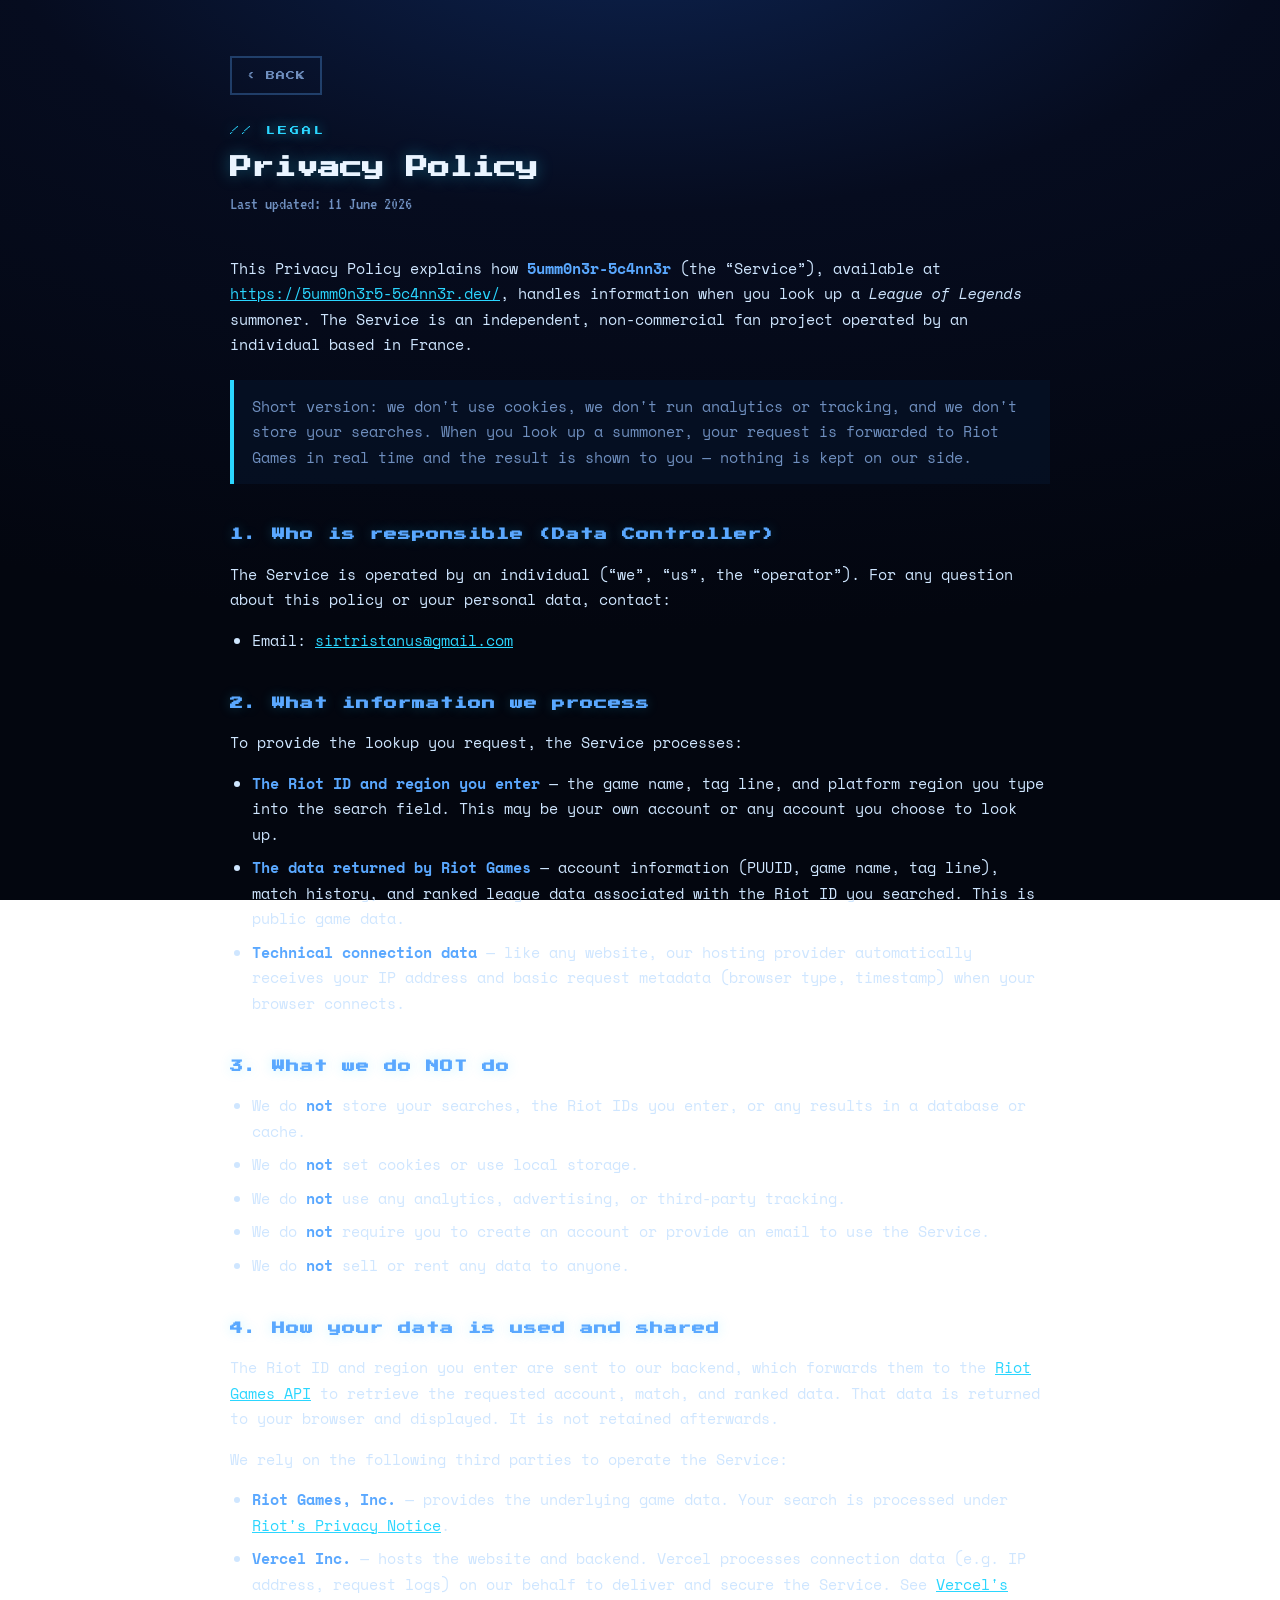
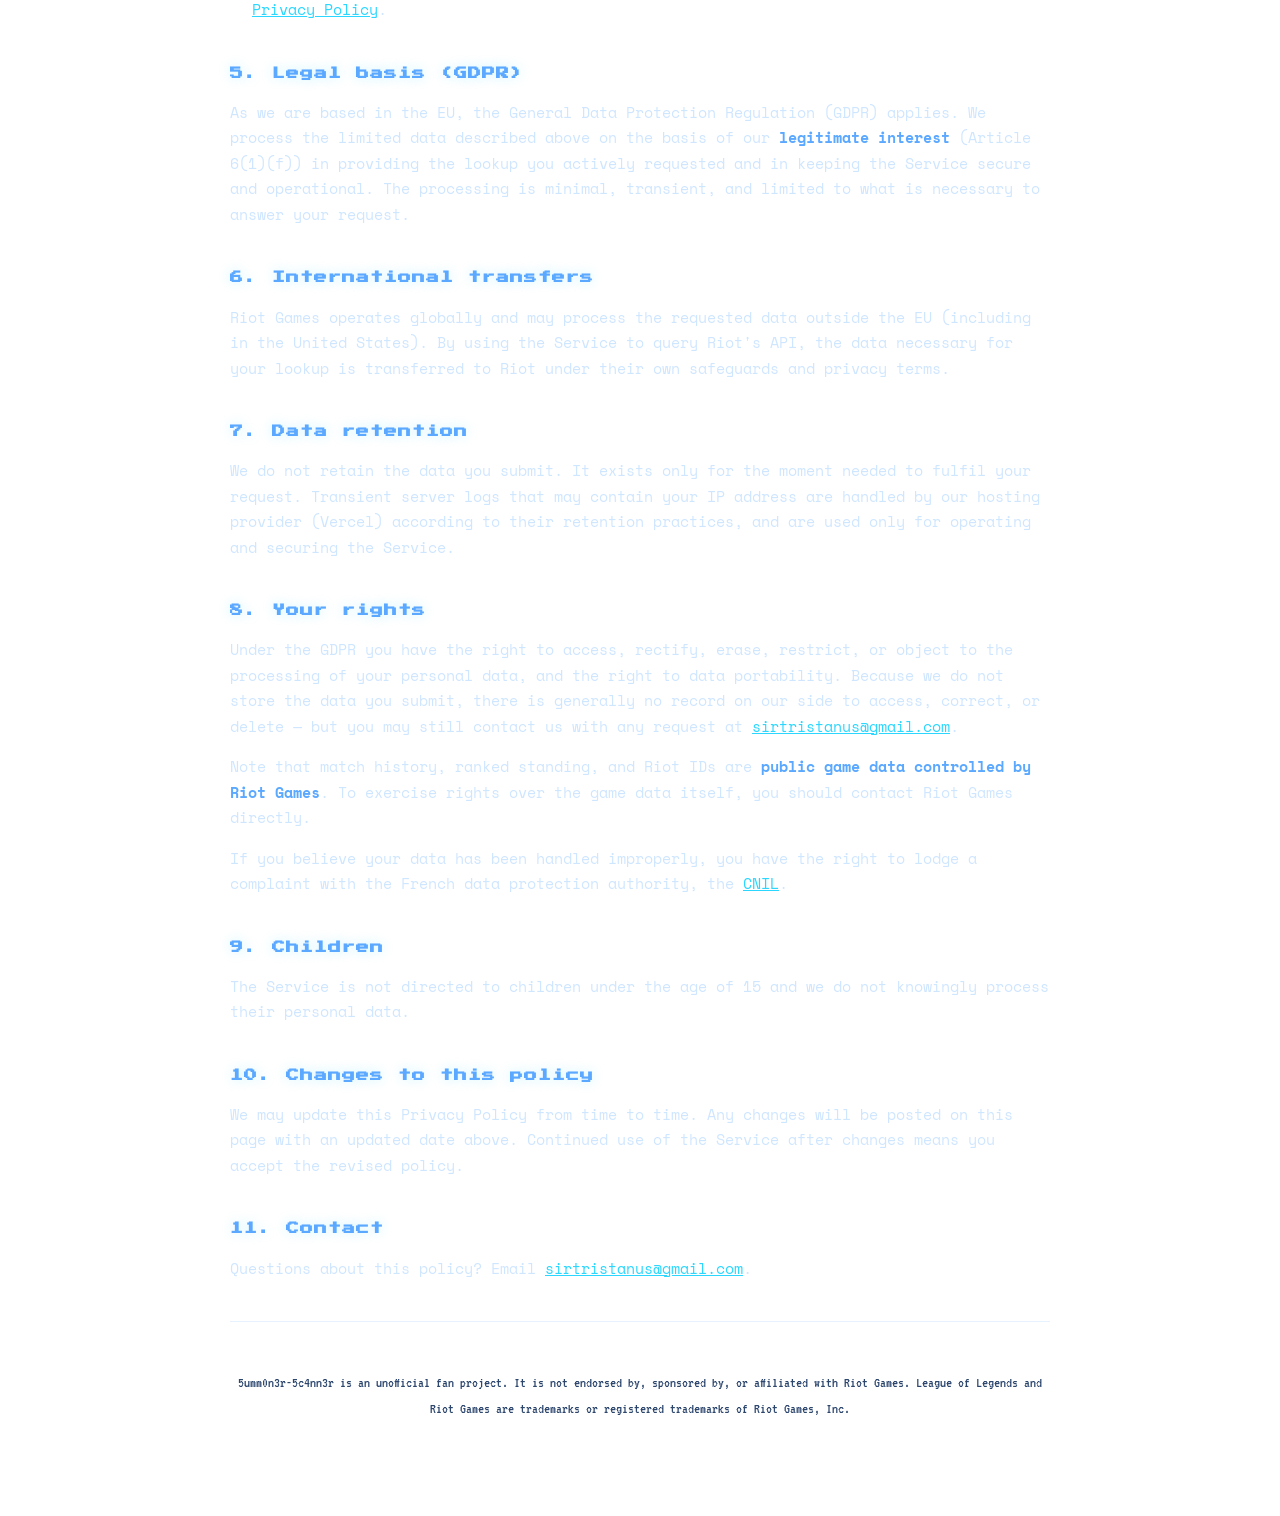
==== privacy.html @ 9b1b202c "feature: added tos and privacy pages" ====
<!DOCTYPE html>
<html lang="en">
<head>
<meta charset="UTF-8" />
<meta name="viewport" content="width=device-width, initial-scale=1.0" />
<title>Privacy Policy · 5umm0n3r-5c4nn3r</title>
<link rel="preconnect" href="https://fonts.googleapis.com" />
<link rel="preconnect" href="https://fonts.gstatic.com" crossorigin />
<link href="https://fonts.googleapis.com/css2?family=Press+Start+2P&family=Space+Mono:wght@400;700&family=VT323&display=swap" rel="stylesheet" />
<style>
  :root {
    --bg-0: #03060f;
    --bg-1: #060c1f;
    --cyan: #2bd6ff;
    --cyan-deep: #0a93c8;
    --blue-bright: #5aa8ff;
    --ink: #cfe6ff;
    --ink-dim: #6f8fbf;
  }
  * { box-sizing: border-box; }
  html, body {
    margin: 0;
    padding: 0;
    min-height: 100%;
    background:
      radial-gradient(120% 80% at 50% -10%, #0d2350 0%, var(--bg-1) 42%, var(--bg-0) 100%) fixed;
    color: var(--ink);
    font-family: "Space Mono", monospace;
    font-size: 15px;
    line-height: 1.7;
  }
  .wrap { width: min(820px, 92vw); margin: 0 auto; padding: 56px 0 80px; }

  .back {
    display: inline-block;
    margin-bottom: 28px;
    font-family: "Press Start 2P", monospace;
    font-size: 9px;
    letter-spacing: 1px;
    color: var(--ink-dim);
    text-decoration: none;
    border: 2px solid rgba(91, 168, 255, 0.30);
    padding: 10px 14px;
    transition: color .15s ease, border-color .15s ease, box-shadow .2s ease;
  }
  .back:hover { color: var(--cyan); border-color: var(--cyan); box-shadow: 0 0 16px rgba(43,214,255,0.25); }

  .eyebrow {
    font-family: "Press Start 2P", monospace;
    font-size: 9px;
    letter-spacing: 3px;
    color: var(--cyan);
    text-shadow: 0 0 12px rgba(43, 214, 255, 0.6);
    margin-bottom: 14px;
  }
  h1 {
    font-family: "Press Start 2P", monospace;
    font-size: 22px;
    line-height: 1.4;
    margin: 0 0 6px;
    color: #eaf4ff;
    text-shadow: 0 0 16px rgba(43, 214, 255, 0.35);
  }
  .updated {
    font-family: "VT323", monospace;
    font-size: 18px;
    color: var(--ink-dim);
    margin-bottom: 36px;
  }
  h2 {
    font-family: "Press Start 2P", monospace;
    font-size: 13px;
    letter-spacing: 1px;
    color: var(--blue-bright);
    margin: 40px 0 14px;
    text-shadow: 0 0 12px rgba(43, 214, 255, 0.25);
  }
  p, li { color: var(--ink); }
  a { color: var(--cyan); }
  b { color: var(--blue-bright); font-weight: 700; }
  ul { padding-left: 22px; }
  li { margin-bottom: 8px; }
  .note {
    border-left: 4px solid var(--cyan);
    background: rgba(7, 20, 44, 0.55);
    padding: 14px 18px;
    margin: 22px 0;
    color: var(--ink-dim);
  }
  hr { border: 0; border-top: 1px solid rgba(91,168,255,0.15); margin: 40px 0; }
  .foot {
    font-family: "VT323", monospace;
    font-size: 15px;
    color: #2c466e;
    margin-top: 48px;
    text-align: center;
  }
</style>
</head>
<body>
  <div class="wrap">
    <a class="back" href="index.html">&lsaquo; BACK</a>

    <div class="eyebrow">// LEGAL</div>
    <h1>Privacy Policy</h1>
    <div class="updated">Last updated: 11 June 2026</div>

    <p>
      This Privacy Policy explains how <b>5umm0n3r-5c4nn3r</b> (the “Service”), available at
      <a href="https://5umm0n3r5-5c4nn3r.dev/">https://5umm0n3r5-5c4nn3r.dev/</a>, handles information
      when you look up a <i>League of Legends</i> summoner. The Service is an independent, non-commercial
      fan project operated by an individual based in France.
    </p>

    <div class="note">
      Short version: we don't use cookies, we don't run analytics or tracking, and we don't store your
      searches. When you look up a summoner, your request is forwarded to Riot Games in real time and the
      result is shown to you — nothing is kept on our side.
    </div>

    <h2>1. Who is responsible (Data Controller)</h2>
    <p>
      The Service is operated by an individual (“we”, “us”, the “operator”). For any question about this
      policy or your personal data, contact:
    </p>
    <ul>
      <li>Email: <a href="mailto:sirtristanus@gmail.com">sirtristanus@gmail.com</a></li>
    </ul>

    <h2>2. What information we process</h2>
    <p>To provide the lookup you request, the Service processes:</p>
    <ul>
      <li>
        <b>The Riot ID and region you enter</b> — the game name, tag line, and platform region you type
        into the search field. This may be your own account or any account you choose to look up.
      </li>
      <li>
        <b>The data returned by Riot Games</b> — account information (PUUID, game name, tag line), match
        history, and ranked league data associated with the Riot ID you searched. This is public game data.
      </li>
      <li>
        <b>Technical connection data</b> — like any website, our hosting provider automatically receives
        your IP address and basic request metadata (browser type, timestamp) when your browser connects.
      </li>
    </ul>

    <h2>3. What we do NOT do</h2>
    <ul>
      <li>We do <b>not</b> store your searches, the Riot IDs you enter, or any results in a database or cache.</li>
      <li>We do <b>not</b> set cookies or use local storage.</li>
      <li>We do <b>not</b> use any analytics, advertising, or third-party tracking.</li>
      <li>We do <b>not</b> require you to create an account or provide an email to use the Service.</li>
      <li>We do <b>not</b> sell or rent any data to anyone.</li>
    </ul>

    <h2>4. How your data is used and shared</h2>
    <p>
      The Riot ID and region you enter are sent to our backend, which forwards them to the
      <a href="https://developer.riotgames.com/" target="_blank" rel="noopener">Riot Games API</a> to retrieve
      the requested account, match, and ranked data. That data is returned to your browser and displayed.
      It is not retained afterwards.
    </p>
    <p>We rely on the following third parties to operate the Service:</p>
    <ul>
      <li>
        <b>Riot Games, Inc.</b> — provides the underlying game data. Your search is processed under
        <a href="https://www.riotgames.com/en/privacy-notice" target="_blank" rel="noopener">Riot's Privacy Notice</a>.
      </li>
      <li>
        <b>Vercel Inc.</b> — hosts the website and backend. Vercel processes connection data (e.g. IP
        address, request logs) on our behalf to deliver and secure the Service. See
        <a href="https://vercel.com/legal/privacy-policy" target="_blank" rel="noopener">Vercel's Privacy Policy</a>.
      </li>
    </ul>

    <h2>5. Legal basis (GDPR)</h2>
    <p>
      As we are based in the EU, the General Data Protection Regulation (GDPR) applies. We process the
      limited data described above on the basis of our <b>legitimate interest</b> (Article 6(1)(f)) in
      providing the lookup you actively requested and in keeping the Service secure and operational. The
      processing is minimal, transient, and limited to what is necessary to answer your request.
    </p>

    <h2>6. International transfers</h2>
    <p>
      Riot Games operates globally and may process the requested data outside the EU (including in the
      United States). By using the Service to query Riot's API, the data necessary for your lookup is
      transferred to Riot under their own safeguards and privacy terms.
    </p>

    <h2>7. Data retention</h2>
    <p>
      We do not retain the data you submit. It exists only for the moment needed to fulfil your request.
      Transient server logs that may contain your IP address are handled by our hosting provider (Vercel)
      according to their retention practices, and are used only for operating and securing the Service.
    </p>

    <h2>8. Your rights</h2>
    <p>
      Under the GDPR you have the right to access, rectify, erase, restrict, or object to the processing of
      your personal data, and the right to data portability. Because we do not store the data you submit,
      there is generally no record on our side to access, correct, or delete — but you may still contact us
      with any request at <a href="mailto:sirtristanus@gmail.com">sirtristanus@gmail.com</a>.
    </p>
    <p>
      Note that match history, ranked standing, and Riot IDs are <b>public game data controlled by Riot
      Games</b>. To exercise rights over the game data itself, you should contact Riot Games directly.
    </p>
    <p>
      If you believe your data has been handled improperly, you have the right to lodge a complaint with the
      French data protection authority, the
      <a href="https://www.cnil.fr/" target="_blank" rel="noopener">CNIL</a>.
    </p>

    <h2>9. Children</h2>
    <p>
      The Service is not directed to children under the age of 15 and we do not knowingly process their
      personal data.
    </p>

    <h2>10. Changes to this policy</h2>
    <p>
      We may update this Privacy Policy from time to time. Any changes will be posted on this page with an
      updated date above. Continued use of the Service after changes means you accept the revised policy.
    </p>

    <h2>11. Contact</h2>
    <p>Questions about this policy? Email <a href="mailto:sirtristanus@gmail.com">sirtristanus@gmail.com</a>.</p>

    <hr />
    <p class="foot">
      5umm0n3r-5c4nn3r is an unofficial fan project. It is not endorsed by, sponsored by, or affiliated with
      Riot Games. League of Legends and Riot Games are trademarks or registered trademarks of Riot Games, Inc.
    </p>
  </div>
</body>
</html>
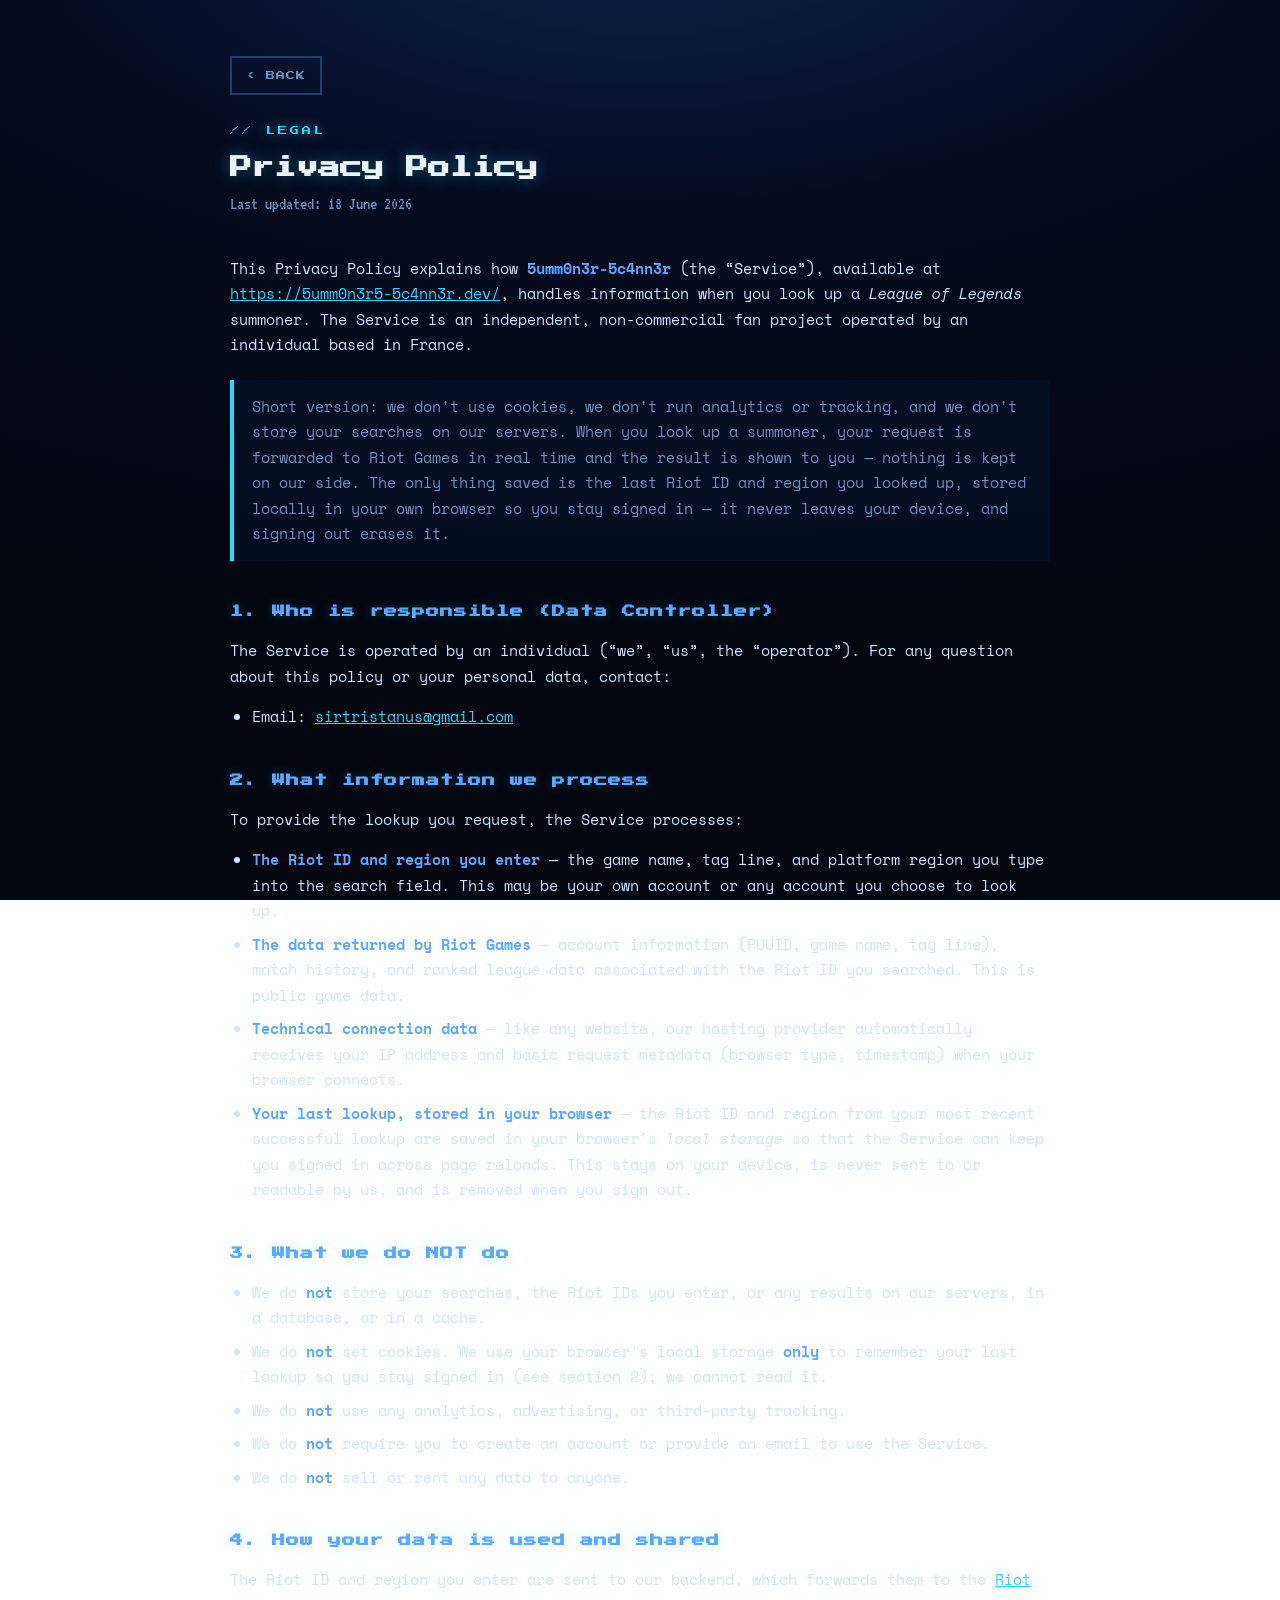
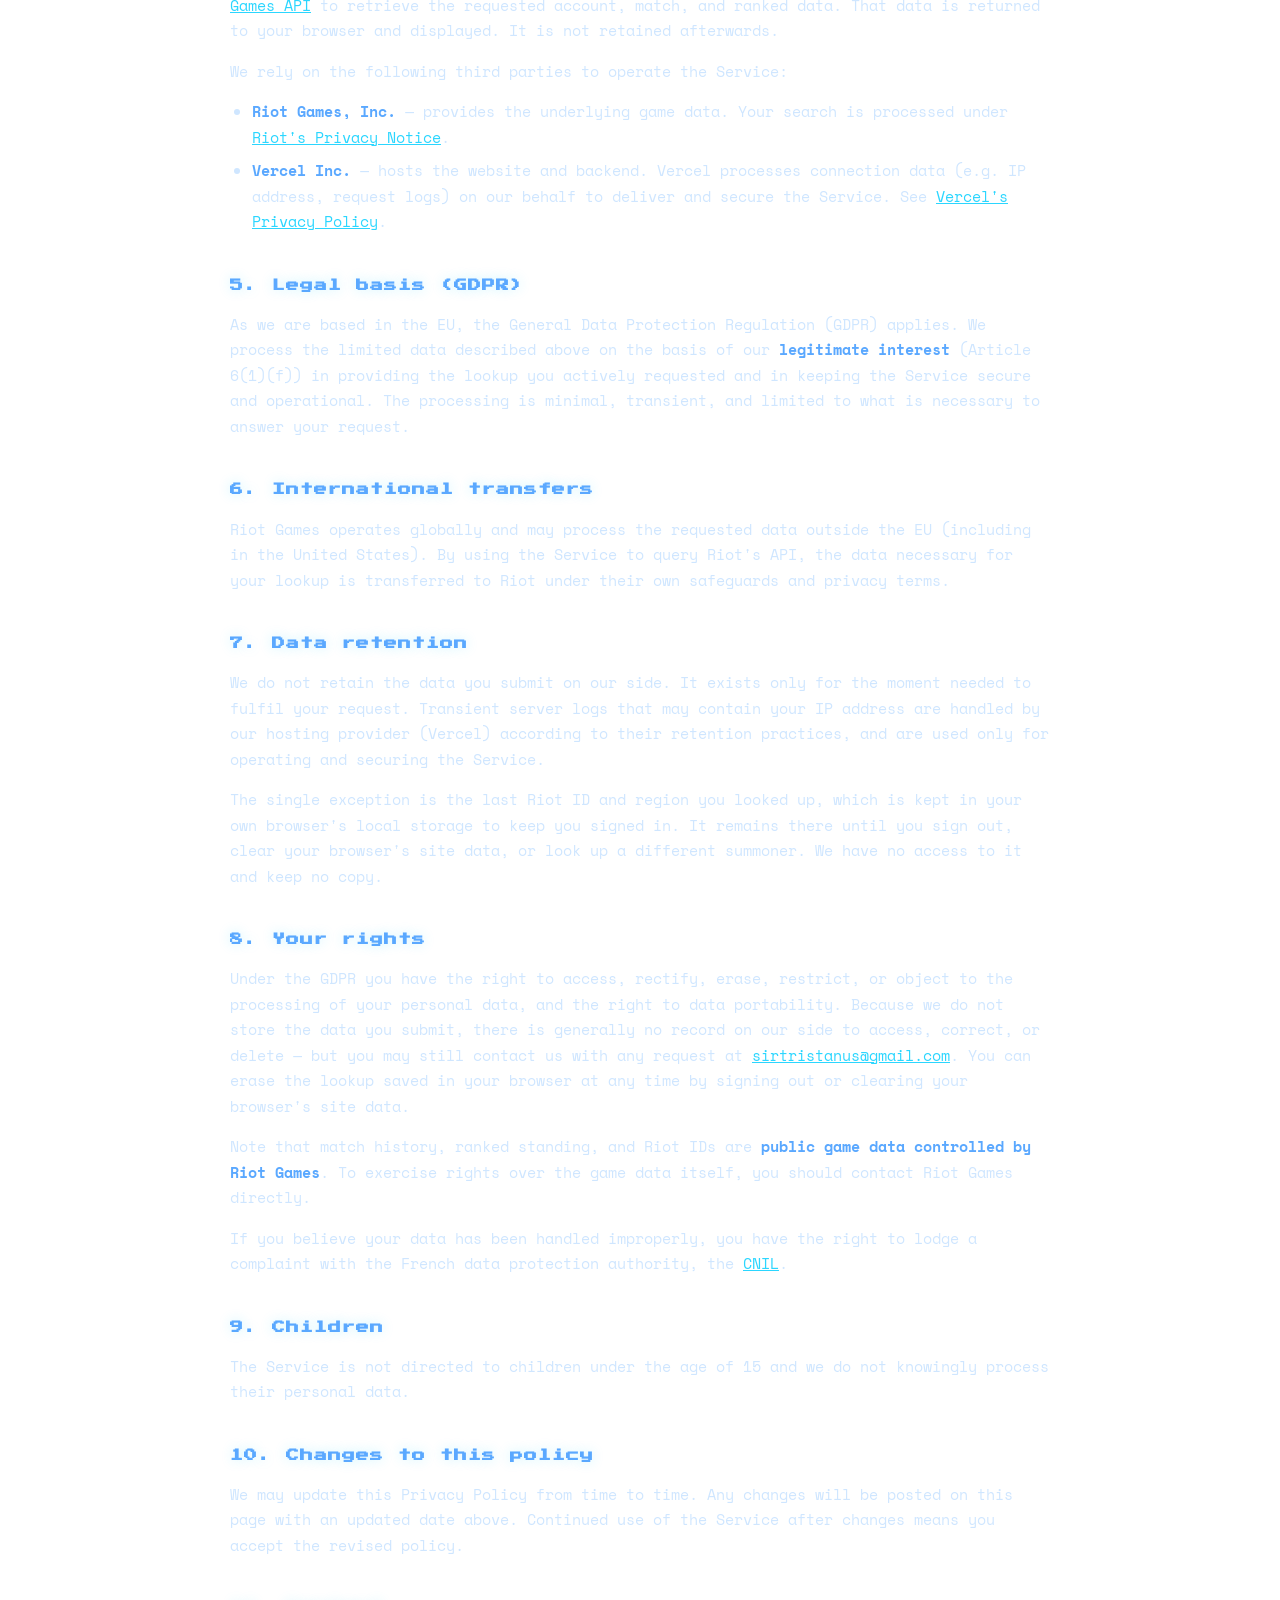
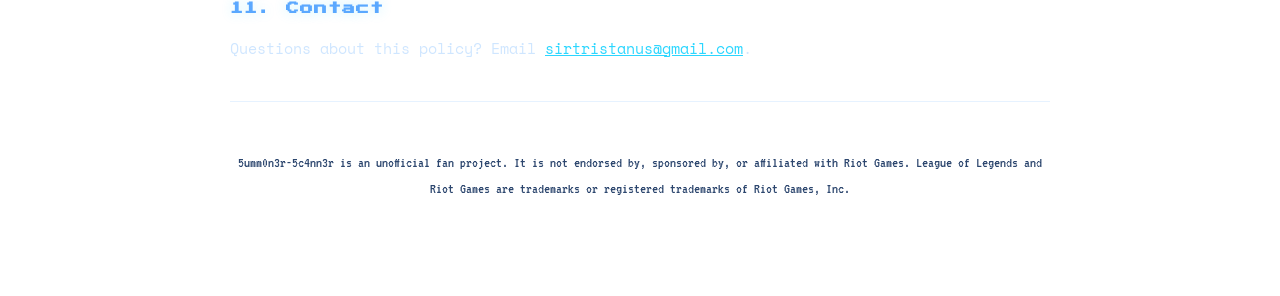
==== commit f6779cb5: "docs(privacy): disclose browser-local storage of the last lookup The session feature stores the last" ====
--- a/privacy.html
+++ b/privacy.html
@@ -103,7 +103,7 @@
 
     <div class="eyebrow">// LEGAL</div>
     <h1>Privacy Policy</h1>
-    <div class="updated">Last updated: 11 June 2026</div>
+    <div class="updated">Last updated: 18 June 2026</div>
 
     <p>
       This Privacy Policy explains how <b>5umm0n3r-5c4nn3r</b> (the “Service”), available at
@@ -114,8 +114,10 @@
 
     <div class="note">
       Short version: we don't use cookies, we don't run analytics or tracking, and we don't store your
-      searches. When you look up a summoner, your request is forwarded to Riot Games in real time and the
-      result is shown to you — nothing is kept on our side.
+      searches on our servers. When you look up a summoner, your request is forwarded to Riot Games in real
+      time and the result is shown to you — nothing is kept on our side. The only thing saved is the last
+      Riot ID and region you looked up, stored locally in your own browser so you stay signed in — it never
+      leaves your device, and signing out erases it.
     </div>
 
     <h2>1. Who is responsible (Data Controller)</h2>
@@ -142,12 +144,18 @@
         <b>Technical connection data</b> — like any website, our hosting provider automatically receives
         your IP address and basic request metadata (browser type, timestamp) when your browser connects.
       </li>
+      <li>
+        <b>Your last lookup, stored in your browser</b> — the Riot ID and region from your most recent
+        successful lookup are saved in your browser's <i>local storage</i> so that the Service can keep you
+        signed in across page reloads. This stays on your device, is never sent to or readable by us, and is
+        removed when you sign out.
+      </li>
     </ul>
 
     <h2>3. What we do NOT do</h2>
     <ul>
-      <li>We do <b>not</b> store your searches, the Riot IDs you enter, or any results in a database or cache.</li>
-      <li>We do <b>not</b> set cookies or use local storage.</li>
+      <li>We do <b>not</b> store your searches, the Riot IDs you enter, or any results on our servers, in a database, or in a cache.</li>
+      <li>We do <b>not</b> set cookies. We use your browser's local storage <b>only</b> to remember your last lookup so you stay signed in (see section 2); we cannot read it.</li>
       <li>We do <b>not</b> use any analytics, advertising, or third-party tracking.</li>
       <li>We do <b>not</b> require you to create an account or provide an email to use the Service.</li>
       <li>We do <b>not</b> sell or rent any data to anyone.</li>
@@ -190,9 +198,15 @@
 
     <h2>7. Data retention</h2>
     <p>
-      We do not retain the data you submit. It exists only for the moment needed to fulfil your request.
-      Transient server logs that may contain your IP address are handled by our hosting provider (Vercel)
-      according to their retention practices, and are used only for operating and securing the Service.
+      We do not retain the data you submit on our side. It exists only for the moment needed to fulfil your
+      request. Transient server logs that may contain your IP address are handled by our hosting provider
+      (Vercel) according to their retention practices, and are used only for operating and securing the
+      Service.
+    </p>
+    <p>
+      The single exception is the last Riot ID and region you looked up, which is kept in your own browser's
+      local storage to keep you signed in. It remains there until you sign out, clear your browser's site
+      data, or look up a different summoner. We have no access to it and keep no copy.
     </p>
 
     <h2>8. Your rights</h2>
@@ -200,7 +214,8 @@
       Under the GDPR you have the right to access, rectify, erase, restrict, or object to the processing of
       your personal data, and the right to data portability. Because we do not store the data you submit,
       there is generally no record on our side to access, correct, or delete — but you may still contact us
-      with any request at <a href="mailto:sirtristanus@gmail.com">sirtristanus@gmail.com</a>.
+      with any request at <a href="mailto:sirtristanus@gmail.com">sirtristanus@gmail.com</a>. You can erase
+      the lookup saved in your browser at any time by signing out or clearing your browser's site data.
     </p>
     <p>
       Note that match history, ranked standing, and Riot IDs are <b>public game data controlled by Riot
